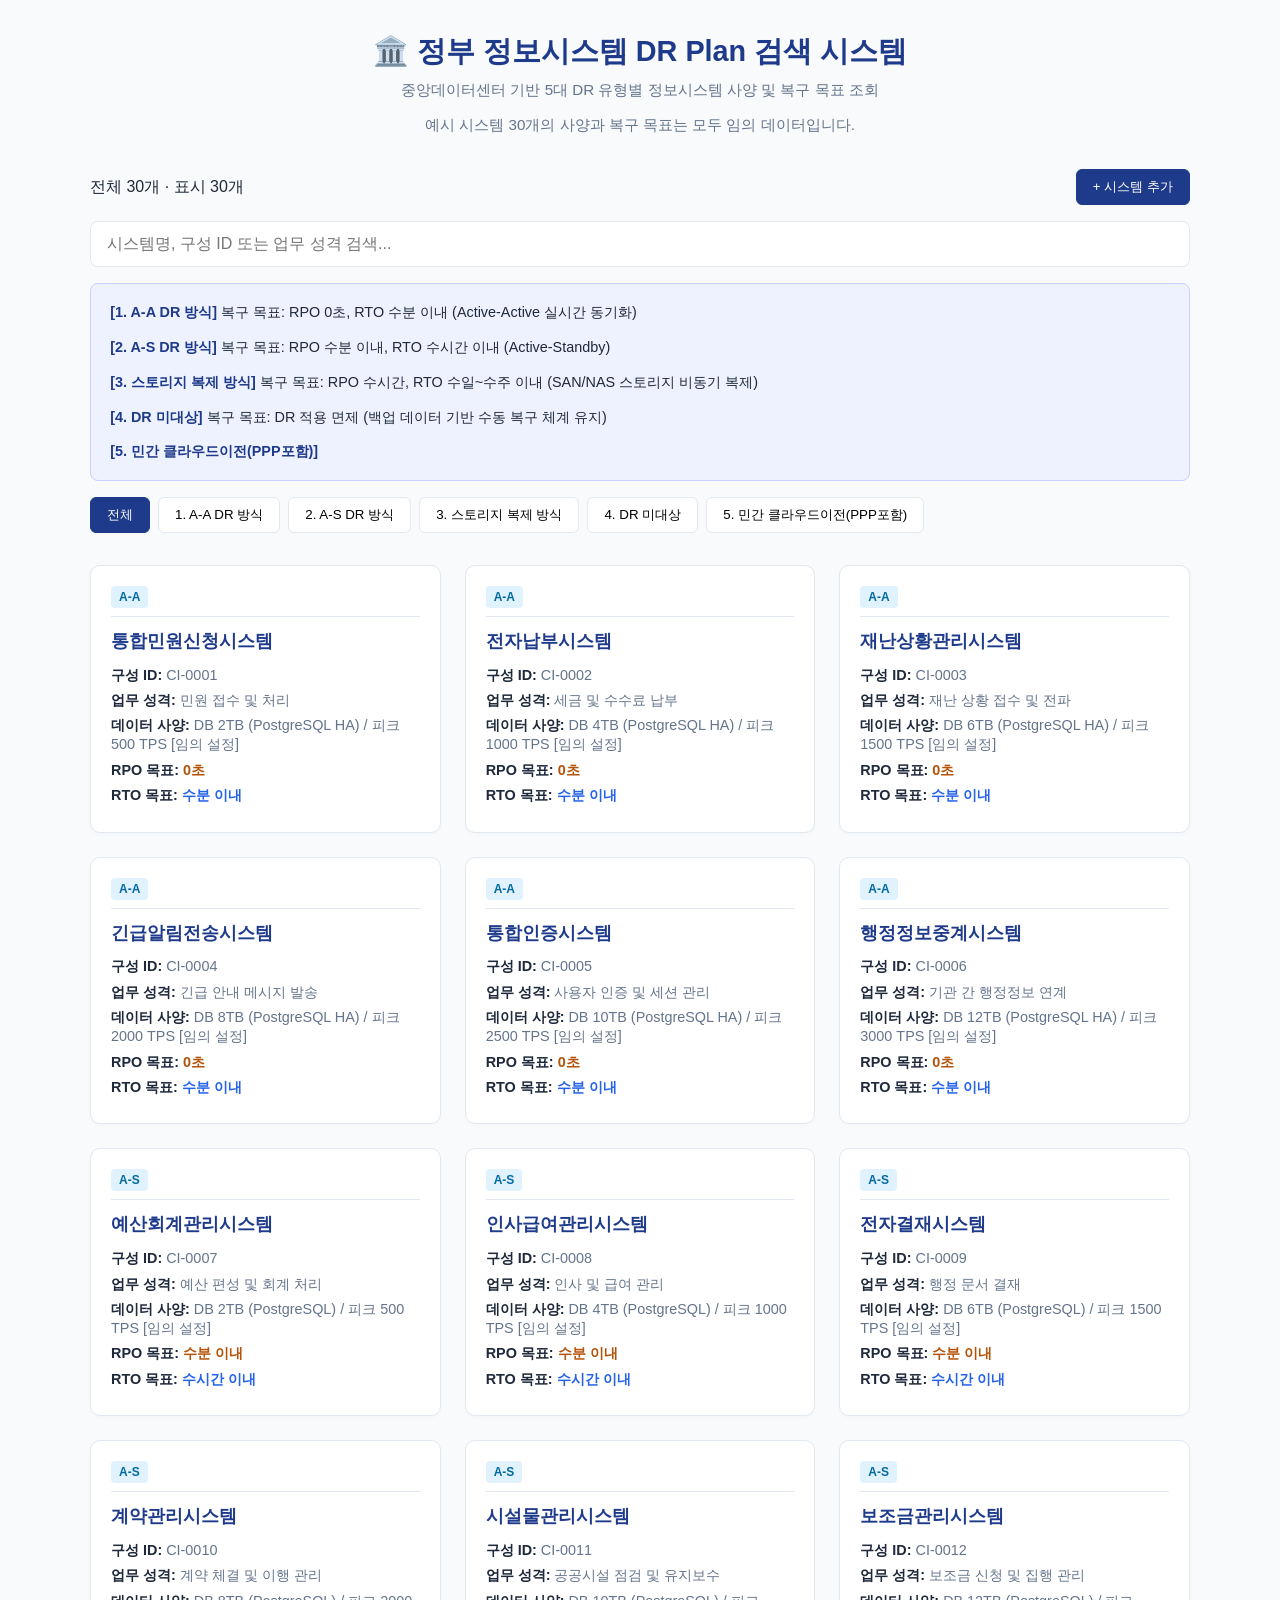
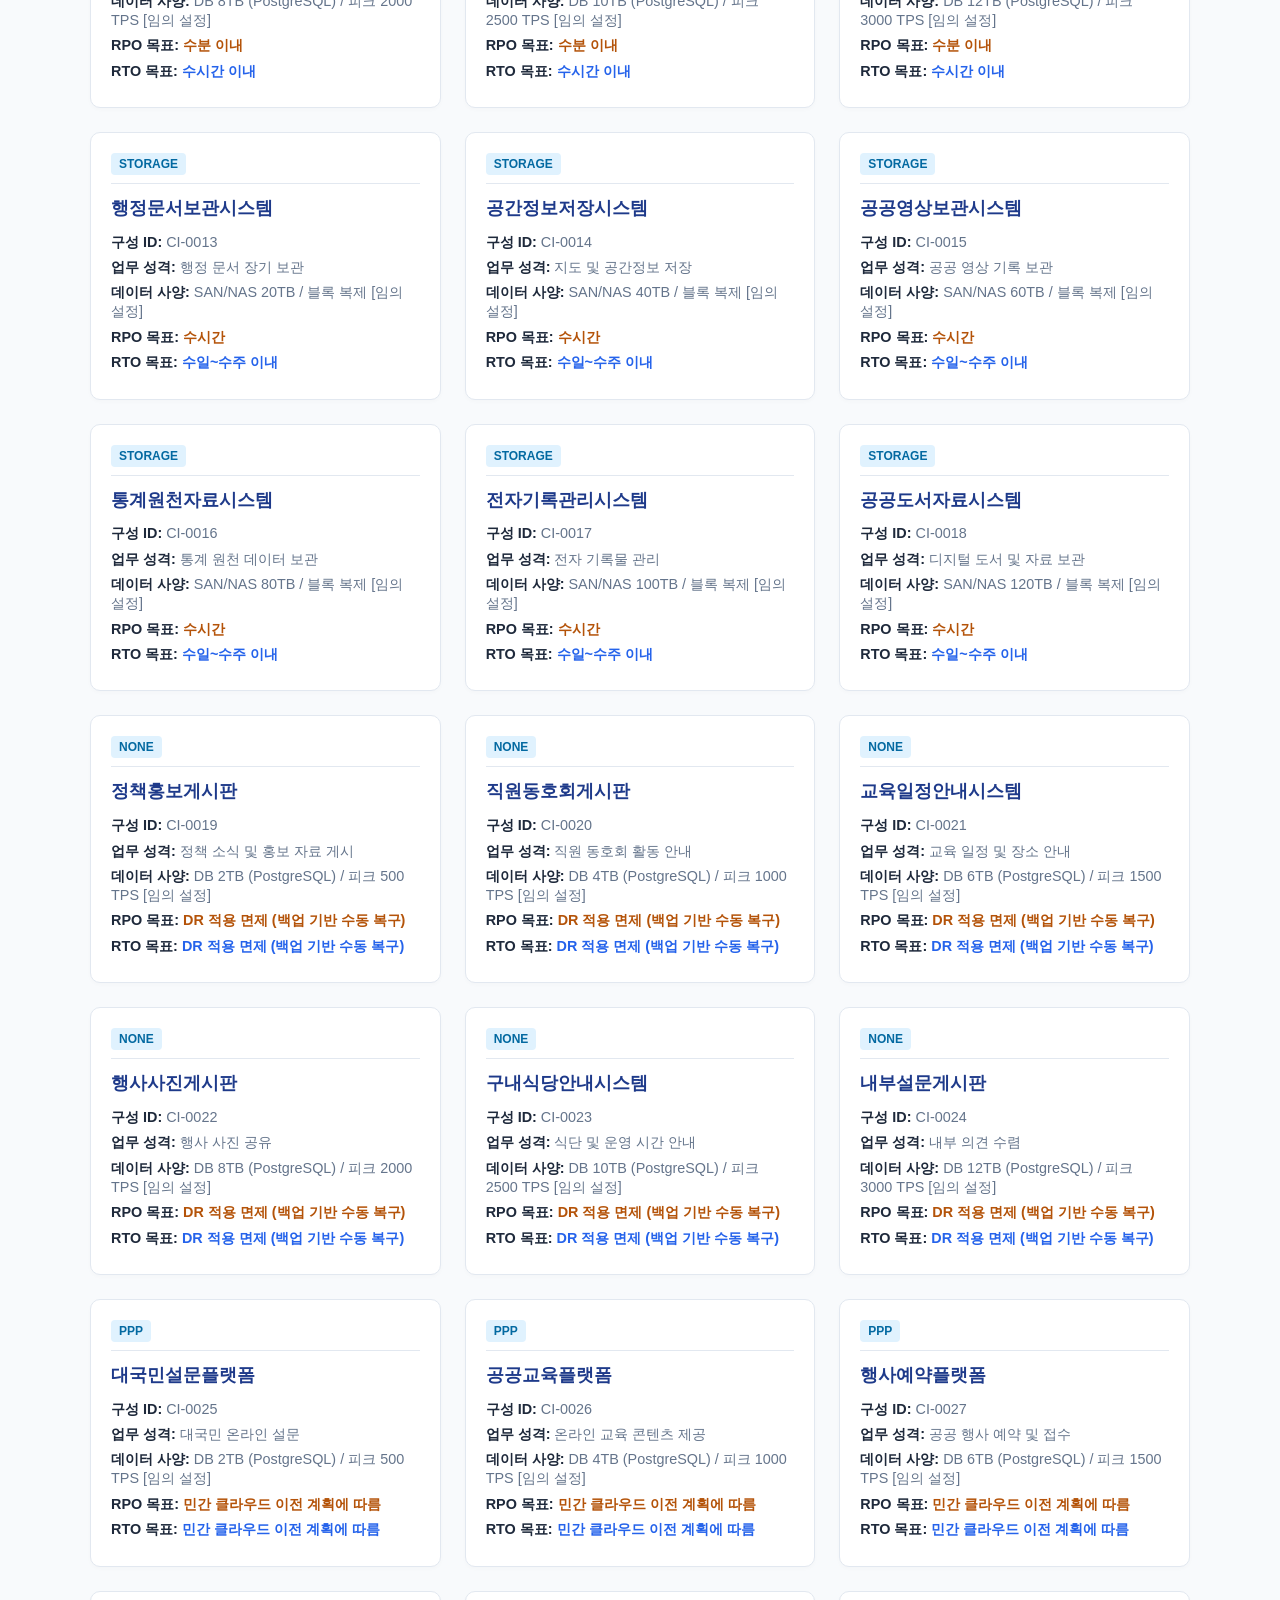
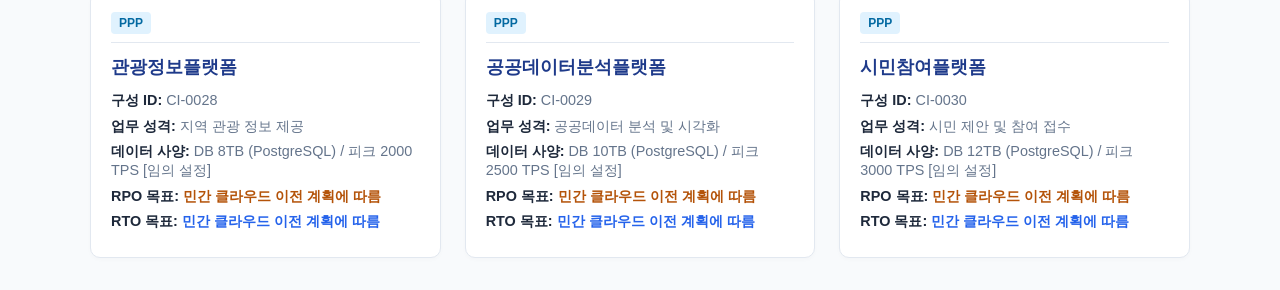
==== index.html @ 21d0ce10 "Add 30 DR systems, configuration IDs, registration and CSV import" ====
<!DOCTYPE html>
<html lang="ko">
<head>
  <meta charset="UTF-8">
  <meta name="viewport" content="width=device-width, initial-scale=1.0">
  <title>정부 정보시스템 DR Plan 검색 시스템</title>
  <link rel="stylesheet" href="gemini-code-1793151877864.css">
</head>
<body>
  <div class="container">
    <header class="header">
      <h1>🏛️ 정부 정보시스템 DR Plan 검색 시스템</h1>
      <p>중앙데이터센터 기반 5대 DR 유형별 정보시스템 사양 및 복구 목표 조회</p>
      <p class="sample-note">예시 시스템 30개의 사양과 복구 목표는 모두 임의 데이터입니다.</p>
    </header>

    <!-- 검색 및 필터 영역 -->
    <section class="controls">
      <div class="toolbar">
        <p id="resultCount" role="status"></p>
        <button type="button" class="btn primary" id="addSystemButton">+ 시스템 추가</button>
      </div>
      <div class="search-box">
        <input type="search" id="searchInput" aria-label="시스템명, 구성 ID 또는 업무 성격 검색" placeholder="시스템명, 구성 ID 또는 업무 성격 검색..." />
      </div>
      <section class="dr-guide" aria-label="DR 방식별 복구 목표">
        <p><strong>[1. A-A DR 방식]</strong> 복구 목표: RPO 0초, RTO 수분 이내 (Active-Active 실시간 동기화)</p>
        <p><strong>[2. A-S DR 방식]</strong> 복구 목표: RPO 수분 이내, RTO 수시간 이내 (Active-Standby)</p>
        <p><strong>[3. 스토리지 복제 방식]</strong> 복구 목표: RPO 수시간, RTO 수일~수주 이내 (SAN/NAS 스토리지 비동기 복제)</p>
        <p><strong>[4. DR 미대상]</strong> 복구 목표: DR 적용 면제 (백업 데이터 기반 수동 복구 체계 유지)</p>
        <p><strong>[5. 민간 클라우드이전(PPP포함)]</strong></p>
      </section>
      <div class="filter-buttons" id="filterContainer">
        <button class="btn active" data-type="ALL">전체</button>
        <button class="btn" data-type="A-A">1. A-A DR 방식</button>
        <button class="btn" data-type="A-S">2. A-S DR 방식</button>
        <button class="btn" data-type="STORAGE">3. 스토리지 복제 방식</button>
        <button class="btn" data-type="NONE">4. DR 미대상</button>
        <button class="btn" data-type="PPP">5. 민간 클라우드이전(PPP포함)</button>
      </div>
    </section>
    <p id="saveStatus" role="status" class="save-status"></p>

    <dialog id="systemDialog" aria-labelledby="dialogTitle">
      <section class="csv-import" aria-labelledby="csvTitle">
        <h3 id="csvTitle">CSV 파일로 일괄 추가</h3>
        <p class="form-note">UTF-8 CSV 파일(최대 5MB)을 선택해주세요. 모든 행을 검사한 후 한 번에 등록합니다. 오류가 있으면 등록하지 않습니다.</p>
        <a class="template-link" href="system-import-template.csv" download>CSV 양식 다운로드</a>
        <p class="form-note">필수 열: 시스템명, 구성 ID, DR 유형, 업무 성격, 데이터 사양, RPO 목표, RTO 목표<br>DR 유형: A-A, A-S, STORAGE, NONE, PPP</p>
        <label for="csvFile">CSV 파일 선택</label>
        <input type="file" id="csvFile" accept=".csv,text/csv" aria-describedby="csvStatus">
        <button type="button" class="btn primary" id="importCsvButton">CSV 일괄 등록</button>
        <p id="csvStatus" role="status" aria-live="polite"></p>
      </section>
      <form id="systemForm">
        <div class="toolbar">
          <h2 id="dialogTitle">시스템 추가</h2>
          <button type="button" class="btn" id="closeDialogButton" aria-label="창 닫기">닫기</button>
        </div>
        <p class="form-note">추가한 시스템은 이 브라우저에 저장됩니다. 모든 항목을 입력해주세요.</p>
        <label>시스템명<input name="system_name" required maxlength="100" placeholder="예: 통합민원신청시스템"></label>
        <label>구성 ID<input name="config_id" required maxlength="100" aria-describedby="configIdHelp" placeholder="예: CI-0031"></label>
        <p class="form-note" id="configIdHelp">정보시스템의 고유 식별값입니다. 대소문자만 다른 ID도 중복으로 처리합니다.</p>
        <label>DR 유형<select name="dr_type" required>
          <option value="">유형 선택</option>
          <option value="A-A">A-A DR 방식</option>
          <option value="A-S">A-S DR 방식</option>
          <option value="STORAGE">스토리지 복제 방식</option>
          <option value="NONE">DR 미대상</option>
          <option value="PPP">민간 클라우드이전(PPP포함)</option>
        </select></label>
        <label>업무 성격<input name="business_type" required maxlength="200" placeholder="예: 대국민 민원 접수 및 처리"></label>
        <label>데이터 사양<input name="data_spec" required maxlength="200" placeholder="예: DB 5TB / 피크 1,000 TPS"></label>
        <div class="form-row">
          <label>RPO 목표<input name="rpo_target" required maxlength="100" placeholder="예: 5분 이내"></label>
          <label>RTO 목표<input name="rto_target" required maxlength="100" placeholder="예: 1시간 이내"></label>
        </div>
        <p id="formError" role="alert"></p>
        <div class="form-actions">
          <button type="button" class="btn" id="cancelButton">취소</button>
          <button type="submit" class="btn primary">시스템 저장</button>
        </div>
      </form>
    </dialog>

    <!-- 카드 목록 출력 영역 -->
    <main class="grid-container" id="systemGrid">
      <!-- JavaScript를 통해 동적으로 로딩됩니다 -->
    </main>
  </div>

  <script src="gemini-code-1793151881740.js"></script>
  <script src="gemini-code-1793151883922.js"></script>
</body>
</html>
---- gemini-code-1793151877864.css ----
:root {
  --primary-color: #1e3a8a;
  --bg-color: #f8fafc;
  --card-bg: #ffffff;
  --border-color: #e2e8f0;
  --text-main: #1e293b;
  --text-sub: #64748b;
  --accent-color: #2563eb;
}

* { box-sizing: border-box; margin: 0; padding: 0; }

body {
  font-family: 'Pretendard', -apple-system, BlinkMacSystemFont, sans-serif;
  background-color: var(--bg-color);
  color: var(--text-main);
  padding: 2rem 1rem;
}

.container {
  max-width: 1100px;
  margin: 0 auto;
}

.header {
  text-align: center;
  margin-bottom: 2rem;
}

.header h1 {
  color: var(--primary-color);
  font-size: 1.8rem;
  margin-bottom: 0.5rem;
}

.header p {
  color: var(--text-sub);
  font-size: 0.95rem;
}

.controls {
  display: flex;
  flex-direction: column;
  gap: 1rem;
  margin-bottom: 2rem;
}

.search-box input {
  width: 100%;
  padding: 0.8rem 1rem;
  font-size: 1rem;
  border: 1px solid var(--border-color);
  border-radius: 8px;
  outline: none;
}

.filter-buttons {
  display: flex;
  flex-wrap: wrap;
  gap: 0.5rem;
}

.btn {
  padding: 0.5rem 1rem;
  border: 1px solid var(--border-color);
  background-color: white;
  border-radius: 6px;
  cursor: pointer;
  font-weight: 500;
  transition: all 0.2s;
}

.btn.active, .btn:hover {
  background-color: var(--primary-color);
  color: white;
  border-color: var(--primary-color);
}

.grid-container {
  display: grid;
  grid-template-columns: repeat(auto-fill, minmax(320px, 1fr));
  gap: 1.5rem;
}

.card {
  background: var(--card-bg);
  border: 1px solid var(--border-color);
  border-radius: 10px;
  padding: 1.25rem;
  box-shadow: 0 2px 4px rgba(0,0,0,0.02);
}

.card-header {
  display: flex;
  justify-content: space-between;
  align-items: center;
  margin-bottom: 0.75rem;
  border-bottom: 1px solid var(--border-color);
  padding-bottom: 0.5rem;
}

.badge {
  padding: 0.25rem 0.5rem;
  border-radius: 4px;
  font-size: 0.75rem;
  font-weight: bold;
  background-color: #e0f2fe;
  color: #0369a1;
}

.card-title {
  font-size: 1.1rem;
  font-weight: bold;
  color: var(--primary-color);
}

.card-body p {
  font-size: 0.9rem;
  margin-bottom: 0.4rem;
  color: var(--text-sub);
}

.card-body strong {
  color: var(--text-main);
}
.sample-note, .form-note { margin-top: .75rem; color: var(--text-sub); font-size: .85rem; line-height: 1.6; }
.toolbar { display: flex; align-items: center; justify-content: space-between; gap: 1rem; }
.primary { background: var(--primary-color); color: white; border-color: var(--primary-color); }
.save-status { color: var(--primary-color); margin-bottom: 1rem; line-height: 1.6; }
.system-id { color: var(--text-sub); }
.card-body { margin-top: .8rem; }
.card-title, .card-body, .save-status { overflow-wrap: anywhere; }
.rpo_target { color: #b45309; font-weight: 600; }
.rto_target { color: #2563eb; font-weight: 600; }
.empty-state { grid-column: 1 / -1; text-align: center; color: var(--text-sub); padding: 2rem; }
button:focus-visible, input:focus-visible, select:focus-visible { outline: 3px solid #60a5fa; outline-offset: 3px; }
dialog { margin: auto; width: min(600px, calc(100% - 2rem)); max-height: calc(100dvh - 2rem); overflow-y: auto; border: 1px solid var(--border-color); border-radius: 14px; padding: 1.5rem; color: var(--text-main); }
dialog::backdrop { background: rgb(15 23 42 / 55%); }
form label { display: flex; flex-direction: column; gap: .4rem; font-weight: 600; margin-top: 1rem; }
form input, form select { width: 100%; min-width: 0; padding: .75rem; border: 1px solid var(--border-color); border-radius: 6px; font: inherit; background: white; color: var(--text-main); }
.form-row { display: grid; grid-template-columns: 1fr 1fr; gap: 1rem; }
.form-actions { display: flex; justify-content: flex-end; gap: .5rem; margin-top: 1.5rem; }
#formError { color: #b91c1c; margin-top: 1rem; line-height: 1.5; }
@media (max-width: 480px) {
  .grid-container { grid-template-columns: minmax(0, 1fr); }
  .header h1 { font-size: 1.4rem; }
  .form-row { grid-template-columns: 1fr; gap: 0; }
  dialog { padding: 1rem; }
}

.dr-guide { padding: 1rem 1.2rem; background: #eef2ff; border: 1px solid #c7d2fe; border-radius: 8px; line-height: 1.7; font-size: .9rem; }
.dr-guide p + p { margin-top: .65rem; }
.dr-guide strong { color: var(--primary-color); }
.csv-import { border-bottom: 1px solid var(--border-color); padding-bottom: 1.5rem; margin-bottom: 1.5rem; }
.csv-import label { display: block; margin: 1rem 0 .5rem; font-weight: 600; }
.csv-import input { display: block; max-width: 100%; margin-bottom: 1rem; }
.template-link { display: inline-block; margin-top: .75rem; color: var(--accent-color); }
#csvStatus { white-space: pre-line; overflow-wrap: anywhere; line-height: 1.6; margin-top: .75rem; }
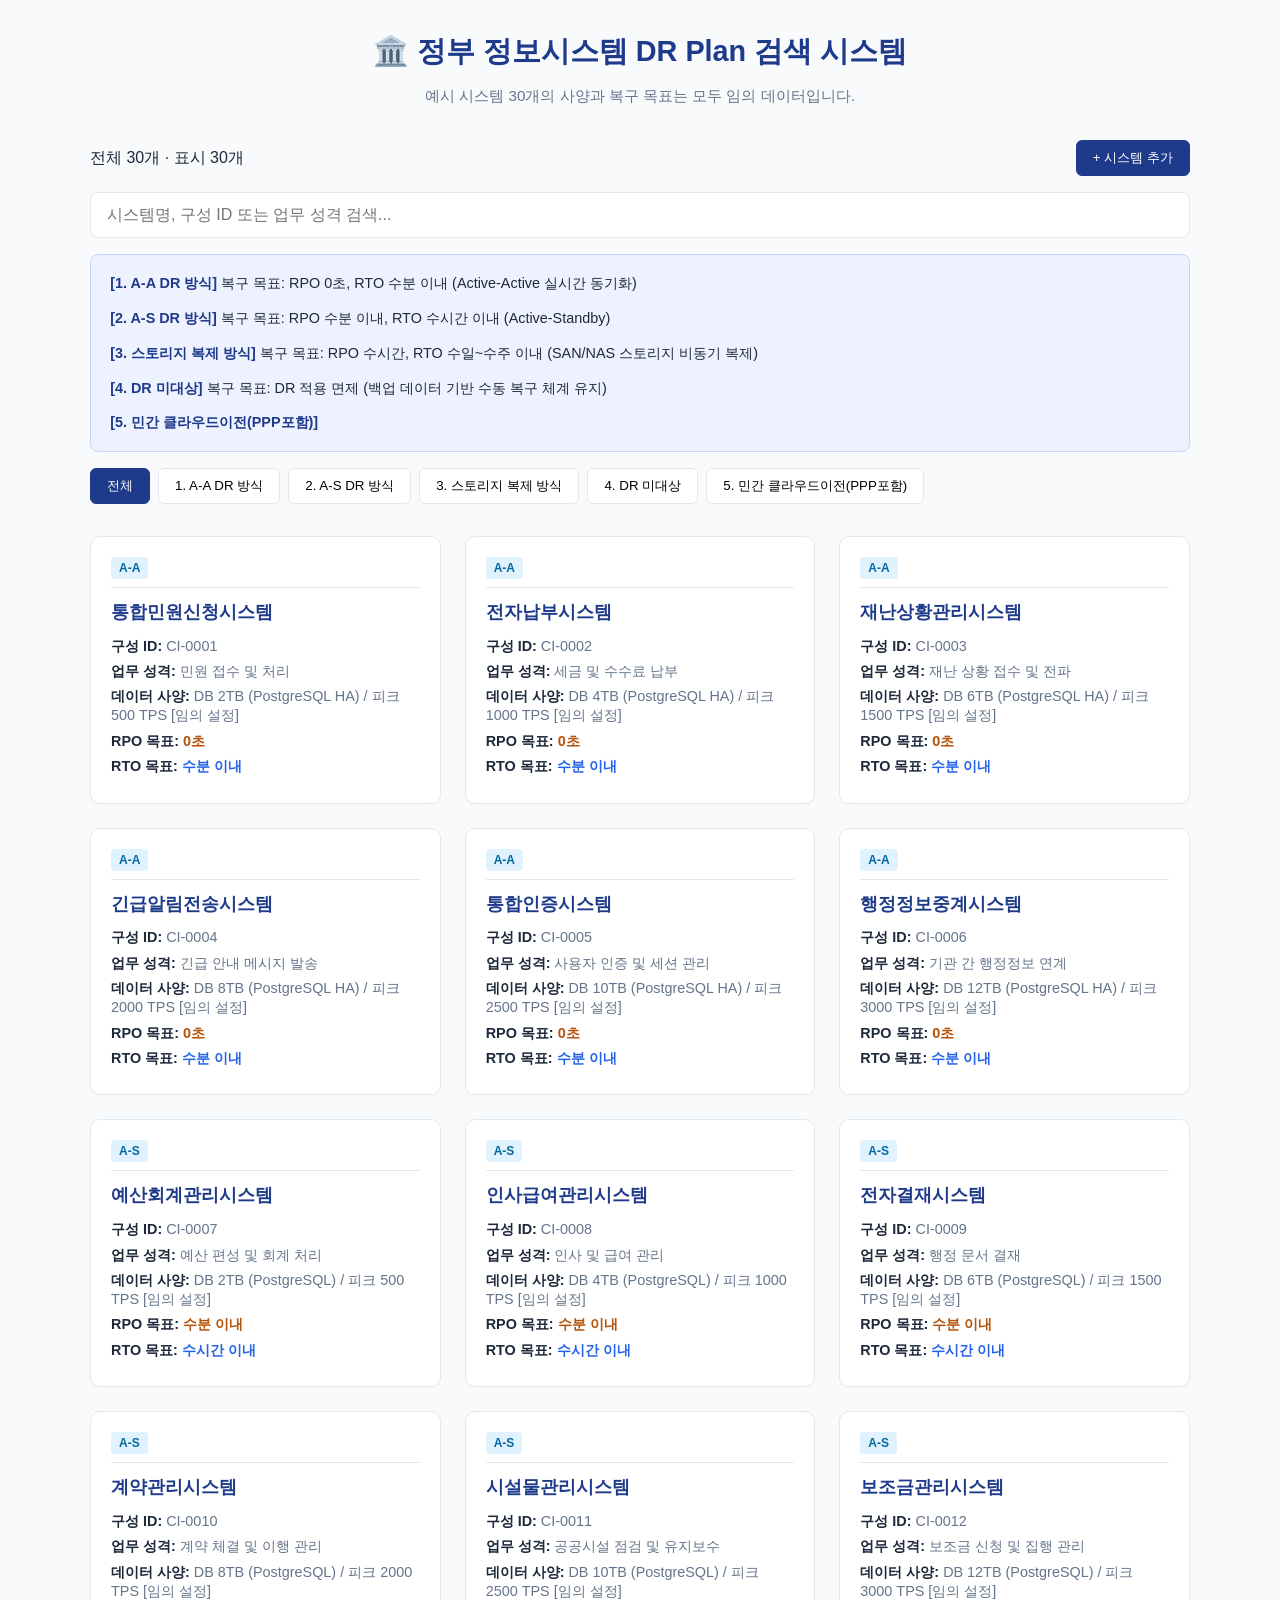
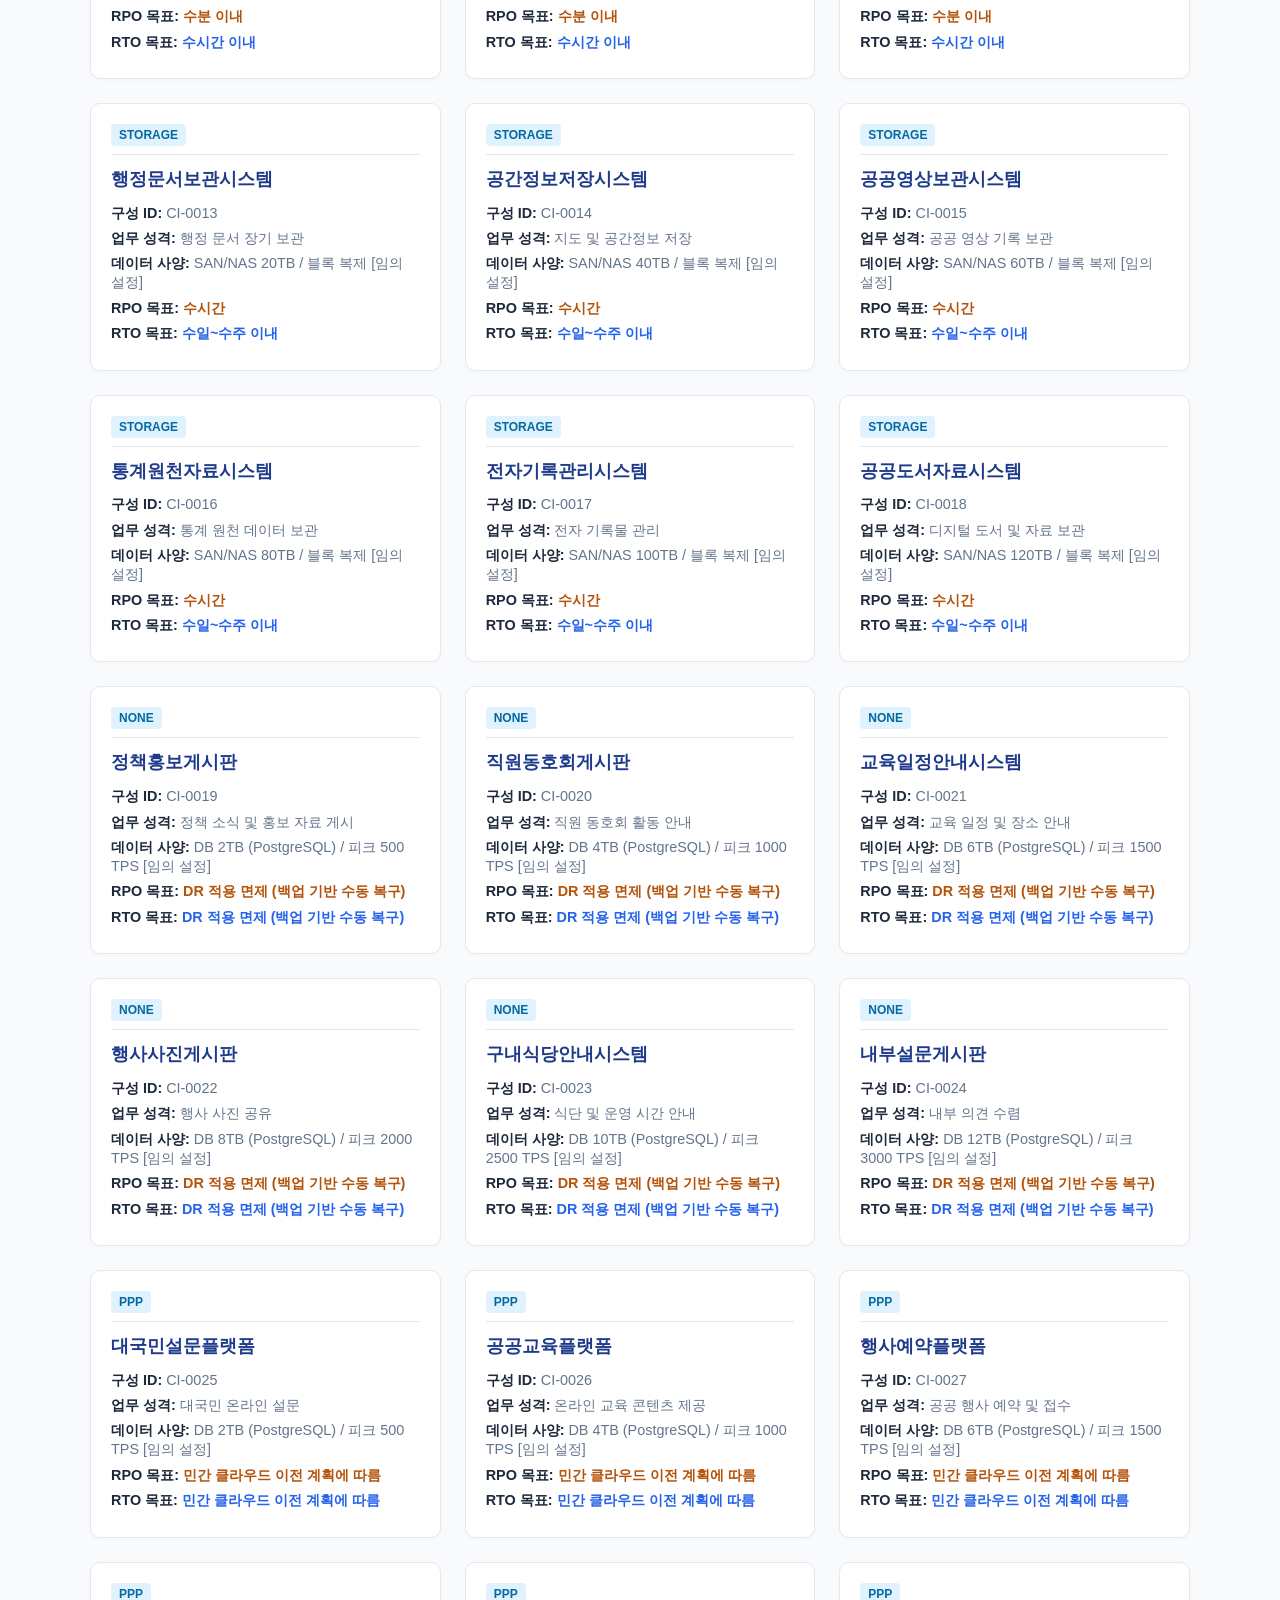
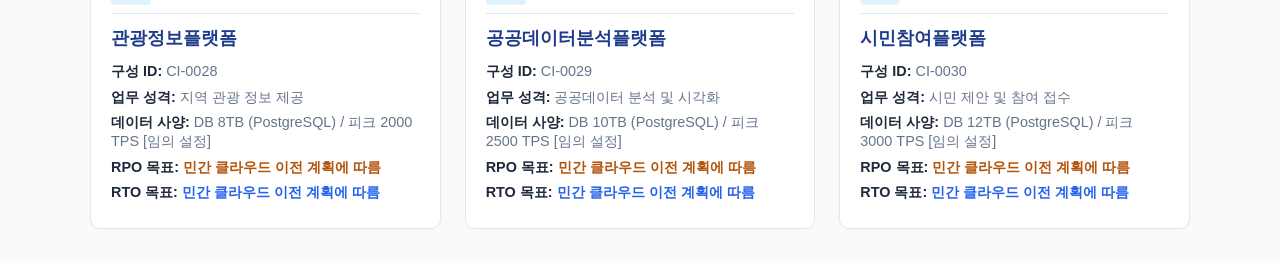
==== commit 1bc3ffe5: "Remove data center subtitle from page header" ====
--- a/index.html
+++ b/index.html
@@ -10,7 +10,6 @@
   <div class="container">
     <header class="header">
       <h1>🏛️ 정부 정보시스템 DR Plan 검색 시스템</h1>
-      <p>중앙데이터센터 기반 5대 DR 유형별 정보시스템 사양 및 복구 목표 조회</p>
       <p class="sample-note">예시 시스템 30개의 사양과 복구 목표는 모두 임의 데이터입니다.</p>
     </header>
 
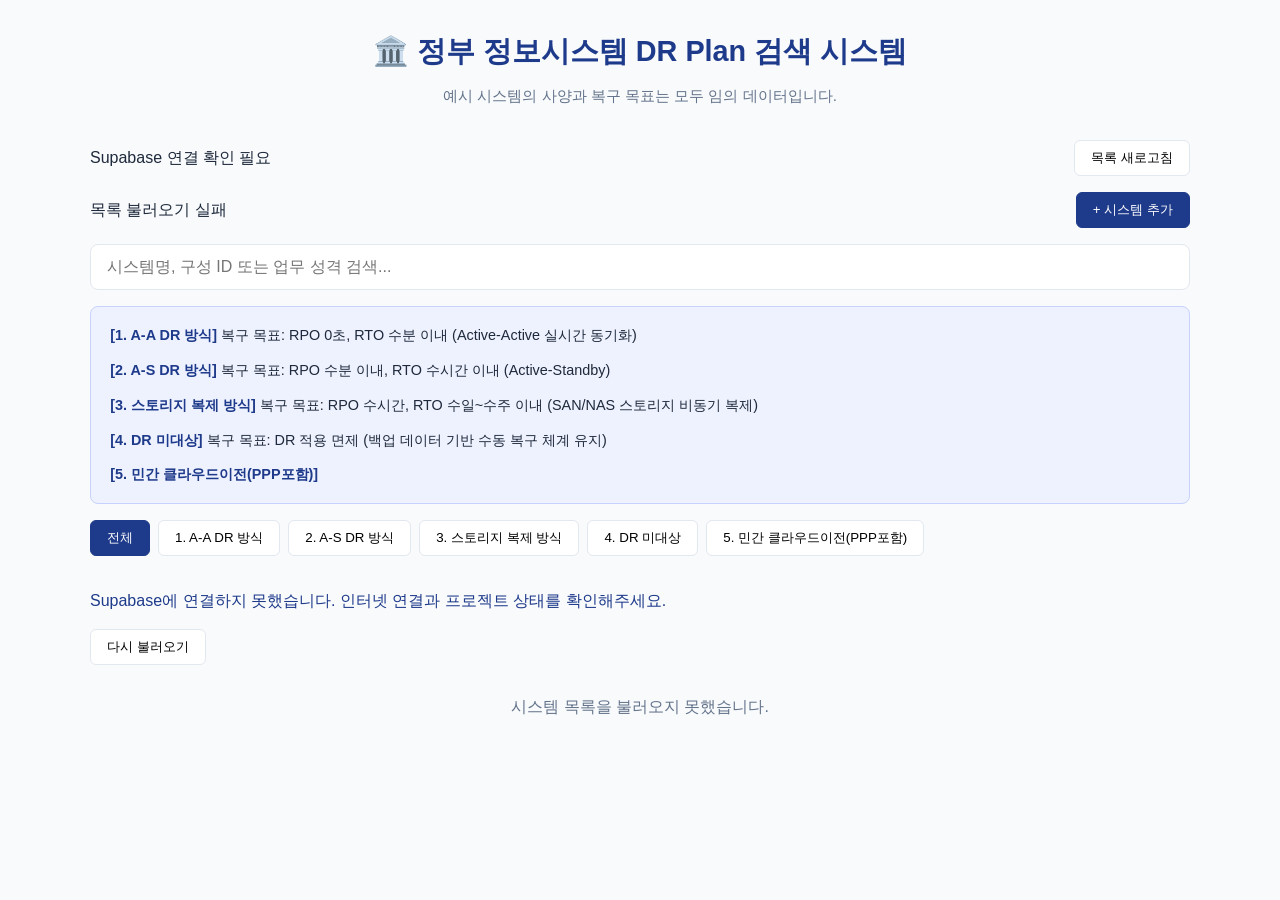
==== commit 48bd3549: "Connect DR board to Supabase for shared queries and registration" ====
--- a/index.html
+++ b/index.html
@@ -10,14 +10,15 @@
   <div class="container">
     <header class="header">
       <h1>🏛️ 정부 정보시스템 DR Plan 검색 시스템</h1>
-      <p class="sample-note">예시 시스템 30개의 사양과 복구 목표는 모두 임의 데이터입니다.</p>
+      <p class="sample-note">예시 시스템의 사양과 복구 목표는 모두 임의 데이터입니다.</p>
     </header>
 
     <!-- 검색 및 필터 영역 -->
     <section class="controls">
+      <div class="toolbar"><p id="connectionStatus" role="status">Supabase 연결 중…</p><button type="button" class="btn" id="reloadSystemsButton">목록 새로고침</button></div>
       <div class="toolbar">
         <p id="resultCount" role="status"></p>
-        <button type="button" class="btn primary" id="addSystemButton">+ 시스템 추가</button>
+        <button type="button" class="btn primary" id="addSystemButton" disabled>+ 시스템 추가</button>
       </div>
       <div class="search-box">
         <input type="search" id="searchInput" aria-label="시스템명, 구성 ID 또는 업무 성격 검색" placeholder="시스템명, 구성 ID 또는 업무 성격 검색..." />
@@ -39,6 +40,7 @@
       </div>
     </section>
     <p id="saveStatus" role="status" class="save-status"></p>
+    <button type="button" class="btn" id="retryLoadButton" hidden>다시 불러오기</button>
 
     <dialog id="systemDialog" aria-labelledby="dialogTitle">
       <section class="csv-import" aria-labelledby="csvTitle">
@@ -56,7 +58,7 @@
           <h2 id="dialogTitle">시스템 추가</h2>
           <button type="button" class="btn" id="closeDialogButton" aria-label="창 닫기">닫기</button>
         </div>
-        <p class="form-note">추가한 시스템은 이 브라우저에 저장됩니다. 모든 항목을 입력해주세요.</p>
+        <p class="form-note">추가한 시스템은 Supabase에 저장되어 다른 사용자와 공유됩니다. 모든 항목을 입력해주세요.</p>
         <label>시스템명<input name="system_name" required maxlength="100" placeholder="예: 통합민원신청시스템"></label>
         <label>구성 ID<input name="config_id" required maxlength="100" aria-describedby="configIdHelp" placeholder="예: CI-0031"></label>
         <p class="form-note" id="configIdHelp">정보시스템의 고유 식별값입니다. 대소문자만 다른 ID도 중복으로 처리합니다.</p>
@@ -77,7 +79,7 @@
         <p id="formError" role="alert"></p>
         <div class="form-actions">
           <button type="button" class="btn" id="cancelButton">취소</button>
-          <button type="submit" class="btn primary">시스템 저장</button>
+          <button type="submit" class="btn primary" id="saveSystemButton">시스템 저장</button>
         </div>
       </form>
     </dialog>
@@ -89,6 +91,7 @@
   </div>
 
   <script src="gemini-code-1793151881740.js"></script>
-  <script src="gemini-code-1793151883922.js"></script>
+  <script src="supabase-data.js"></script>
+  <script src="app.js"></script>
 </body>
 </html>
